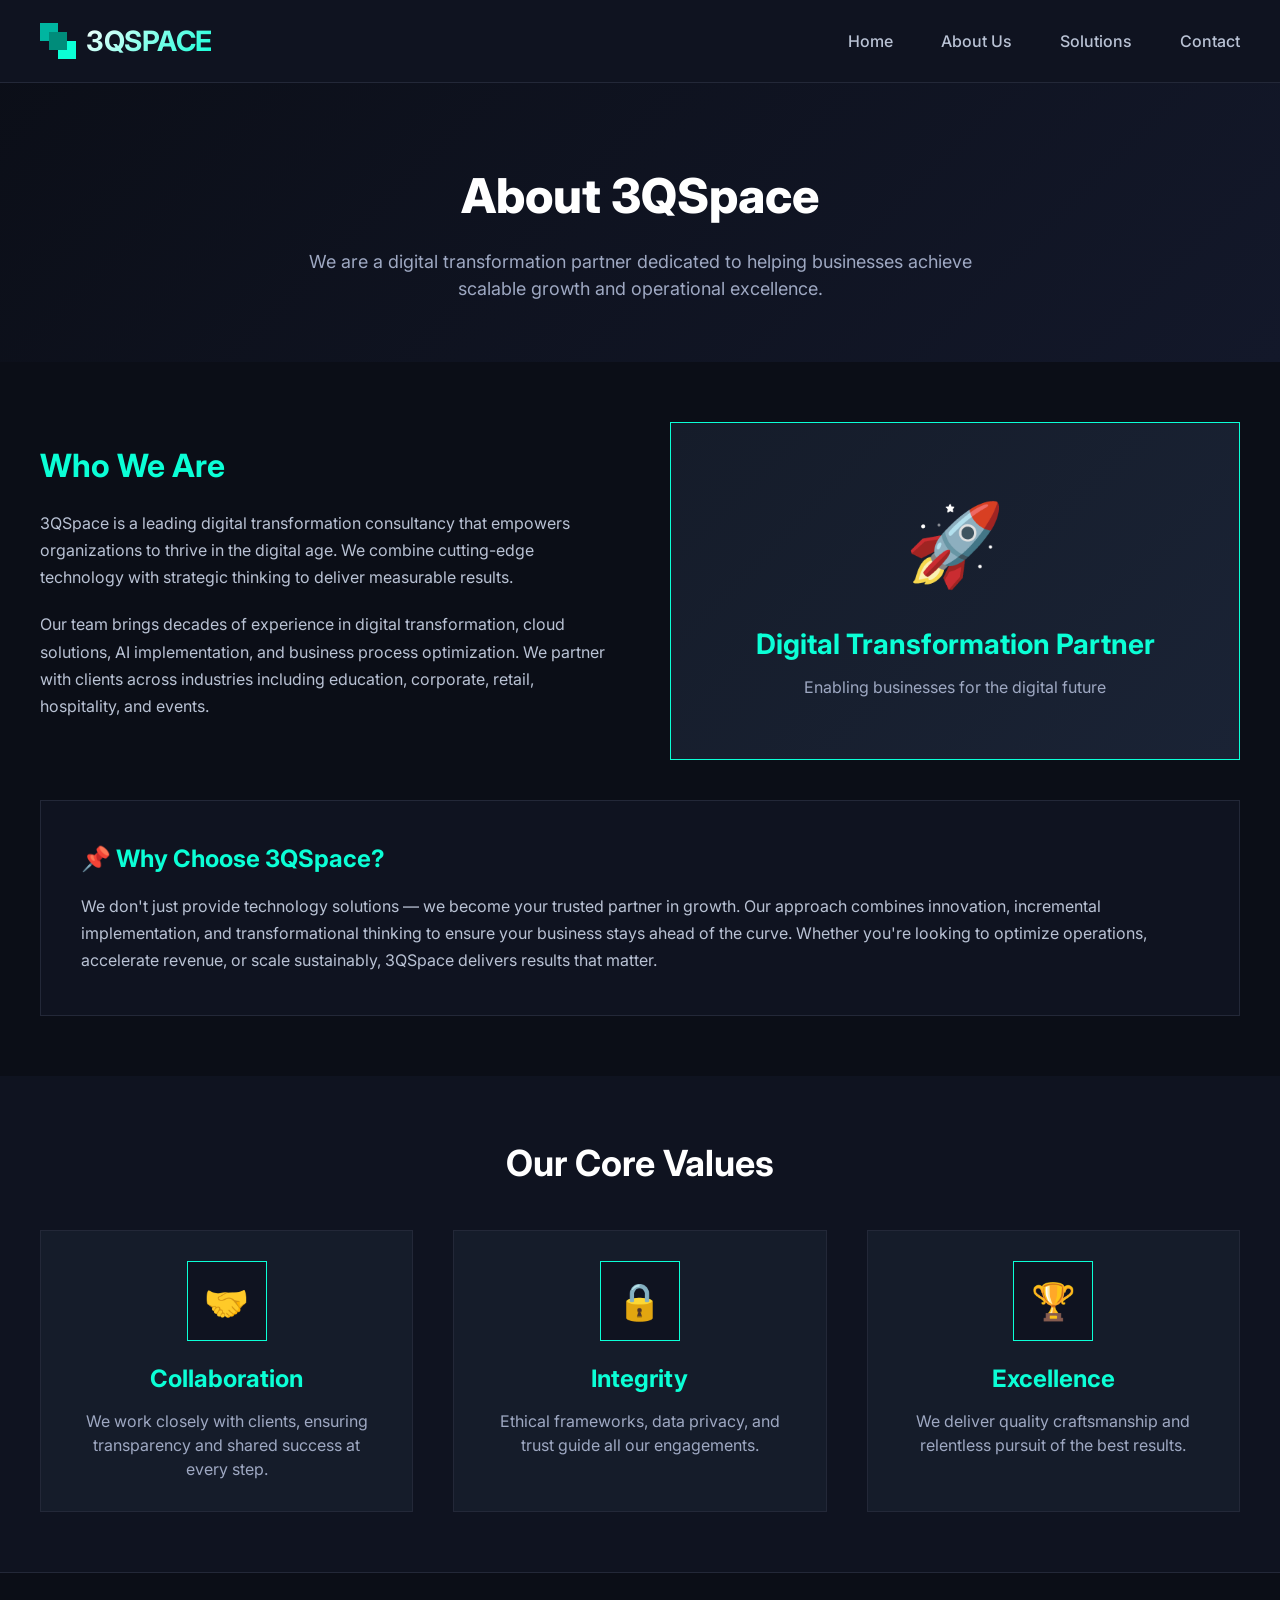
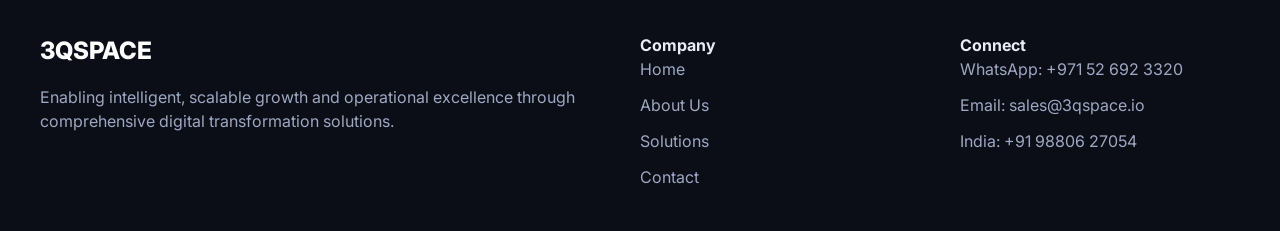
==== src/main/resources/templates/about.html @ 8f8d3d5f "Reduced price size, removed green Contact button" ====
<!DOCTYPE html>
<html lang="en">
<head>
    <meta charset="UTF-8">
    <meta name="viewport" content="width=device-width, initial-scale=1.0">
    <title>3QSpace | About Us</title>
    <link href="https://fonts.googleapis.com/css2?family=Inter:opsz,wght@14..32,400;14..32,500;14..32,600;14..32,700;14..32,800&display=swap" rel="stylesheet">
    <style>
        * {
            margin: 0;
            padding: 0;
            box-sizing: border-box;
        }

        body {
            font-family: 'Inter', sans-serif;
            background: #0B0E17;
            color: #E8EDF5;
            line-height: 1.5;
        }

        .container {
            max-width: 1280px;
            margin: 0 auto;
            padding: 0 40px;
        }

        .navbar {
            position: fixed;
            top: 0;
            width: 100%;
            background: #0F1320;
            border-bottom: 1px solid #232838;
            padding: 20px 0;
            z-index: 1000;
        }

        .nav-container {
            display: flex;
            justify-content: space-between;
            align-items: center;
            max-width: 1280px;
            margin: 0 auto;
            padding: 0 40px;
        }

        .logo {
            display: flex;
            align-items: center;
            gap: 10px;
            text-decoration: none;
        }
        .logo-icon {
            width: 36px;
            height: 36px;
            position: relative;
        }
        .logo-icon .square {
            position: absolute;
            width: 18px;
            height: 18px;
        }
        .logo-icon .sq1 {
            top: 0;
            left: 0;
            background: #00B5A0;
        }
        .logo-icon .sq2 {
            bottom: 0;
            right: 0;
            background: #0BFFD6;
        }
        .logo-icon .sq3 {
            top: 9px;
            left: 9px;
            background: #008C7A;
            width: 18px;
            height: 18px;
        }
        .logo-text {
            font-size: 28px;
            font-weight: 700;
            letter-spacing: -0.5px;
            background: linear-gradient(135deg, #FFFFFF 0%, #0BFFD6 100%);
            -webkit-background-clip: text;
            background-clip: text;
            color: transparent;
        }

        .nav-links {
            display: flex;
            gap: 48px;
            align-items: center;
        }

        .nav-links a {
            text-decoration: none;
            color: #B9C2D4;
            font-weight: 500;
            transition: color 0.2s;
        }

        .nav-links a:hover {
            color: #0BFFD6;
        }

        .btn-nav {
            background: #0BFFD6;
            color: #0B0E17 !important;
            padding: 8px 20px;
            font-weight: 600;
        }

        .about-hero {
            padding: 160px 0 60px;
            background: linear-gradient(135deg, #0B0E17 0%, #13182A 100%);
            text-align: center;
        }

        .about-hero h1 {
            font-size: 48px;
            font-weight: 800;
            color: white;
            margin-bottom: 16px;
        }

        .about-hero p {
            font-size: 18px;
            color: #9EA8C2;
            max-width: 700px;
            margin: 0 auto;
        }

        .about-section {
            padding: 60px 0;
        }

        .about-grid {
            display: grid;
            grid-template-columns: 1fr 1fr;
            gap: 60px;
            align-items: center;
        }

        .about-content h2 {
            font-size: 32px;
            color: #0BFFD6;
            margin-bottom: 20px;
        }

        .about-content p {
            color: #B9C2D4;
            line-height: 1.7;
            margin-bottom: 20px;
        }

        .about-image {
            background: linear-gradient(135deg, #151C2A 0%, #1A2335 100%);
            padding: 60px;
            text-align: center;
            border: 1px solid #0BFFD6;
        }

        .about-image .icon {
            font-size: 80px;
            margin-bottom: 20px;
        }

        .about-image h3 {
            font-size: 28px;
            color: #0BFFD6;
            margin-bottom: 10px;
        }

        .about-image p {
            color: #9EA8C2;
        }

        .mission-box {
            background: #0F1320;
            padding: 40px;
            margin-top: 40px;
            border: 1px solid #232838;
        }

        .mission-box h3 {
            font-size: 24px;
            color: #0BFFD6;
            margin-bottom: 16px;
        }

        .mission-box p {
            color: #B9C2D4;
            line-height: 1.7;
        }

        .values-section {
            padding: 60px 0;
            background: #0F1320;
        }

        .values-grid {
            display: grid;
            grid-template-columns: repeat(3, 1fr);
            gap: 40px;
            margin-top: 40px;
        }

        .value-card {
            background: #151C2A;
            padding: 30px;
            text-align: center;
            border: 1px solid #232838;
        }

        .value-icon {
            width: 80px;
            height: 80px;
            background: #0F1320;
            border: 1px solid #0BFFD6;
            display: flex;
            align-items: center;
            justify-content: center;
            margin: 0 auto 20px;
            font-size: 36px;
        }

        .value-card h3 {
            font-size: 24px;
            color: #0BFFD6;
            margin-bottom: 12px;
        }

        .value-card p {
            color: #9EA8C2;
        }

        footer {
            background: #0B0E17;
            padding: 60px 0 30px;
            border-top: 1px solid #232838;
        }

        .footer-grid {
            display: grid;
            grid-template-columns: 2fr 1fr 1fr;
            gap: 40px;
        }

        .footer-logo {
            font-size: 24px;
            font-weight: 800;
            color: white;
            margin-bottom: 16px;
        }

        .footer-col p, .footer-col a {
            color: #9EA8C2;
            text-decoration: none;
            margin-bottom: 12px;
            display: block;
        }

        .footer-col a:hover {
            color: #0BFFD6;
        }

        @media (max-width: 968px) {
            .about-grid, .values-grid, .footer-grid {
                grid-template-columns: 1fr;
            }
            .nav-links {
                display: none;
            }
            .container {
                padding: 0 24px;
            }
            .about-hero h1 {
                font-size: 36px;
            }
        }
    </style>
</head>
<body>

<nav class="navbar">
    <div class="nav-container">
        <a href="/" class="logo">
            <div class="logo-icon">
                <div class="square sq1"></div>
                <div class="square sq2"></div>
                <div class="square sq3"></div>
            </div>
            <span class="logo-text">3QSPACE</span>
        </a>
        <div class="nav-links">
            <a href="/">Home</a>
            <a href="/about">About Us</a>
            <a href="/solutions">Solutions</a>
            <a href="/contact">Contact</a>
        </div>
    </div>
</nav>

<main>
    <section class="about-hero">
        <div class="container">
            <h1>About 3QSpace</h1>
            <p>We are a digital transformation partner dedicated to helping businesses achieve scalable growth and operational excellence.</p>
        </div>
    </section>

    <section class="about-section">
        <div class="container">
            <div class="about-grid">
                <div class="about-content">
                    <h2>Who We Are</h2>
                    <p>3QSpace is a leading digital transformation consultancy that empowers organizations to thrive in the digital age. We combine cutting-edge technology with strategic thinking to deliver measurable results.</p>
                    <p>Our team brings decades of experience in digital transformation, cloud solutions, AI implementation, and business process optimization. We partner with clients across industries including education, corporate, retail, hospitality, and events.</p>
                </div>
                <div class="about-image">
                    <div class="icon">🚀</div>
                    <h3>Digital Transformation Partner</h3>
                    <p>Enabling businesses for the digital future</p>
                </div>
            </div>

            <div class="mission-box">
                <h3>📌 Why Choose 3QSpace?</h3>
                <p>We don't just provide technology solutions — we become your trusted partner in growth. Our approach combines innovation, incremental implementation, and transformational thinking to ensure your business stays ahead of the curve. Whether you're looking to optimize operations, accelerate revenue, or scale sustainably, 3QSpace delivers results that matter.</p>
            </div>
        </div>
    </section>

    <section class="values-section">
        <div class="container">
            <div class="section-header">
                <h2 style="color: white; text-align: center; font-size: 36px; margin-bottom: 40px;">Our Core Values</h2>
            </div>
            <div class="values-grid">
                <div class="value-card">
                    <div class="value-icon">🤝</div>
                    <h3>Collaboration</h3>
                    <p>We work closely with clients, ensuring transparency and shared success at every step.</p>
                </div>
                <div class="value-card">
                    <div class="value-icon">🔒</div>
                    <h3>Integrity</h3>
                    <p>Ethical frameworks, data privacy, and trust guide all our engagements.</p>
                </div>
                <div class="value-card">
                    <div class="value-icon">🏆</div>
                    <h3>Excellence</h3>
                    <p>We deliver quality craftsmanship and relentless pursuit of the best results.</p>
                </div>
            </div>
        </div>
    </section>
</main>

<footer>
    <div class="container">
        <div class="footer-grid">
            <div class="footer-col">
                <div class="footer-logo">3QSPACE</div>
                <p>Enabling intelligent, scalable growth and operational excellence through comprehensive digital transformation solutions.</p>
            </div>
            <div class="footer-col">
                <h4>Company</h4>
                <a href="/">Home</a>
                <a href="/about">About Us</a>
                <a href="/solutions">Solutions</a>
                <a href="/contact">Contact</a>
            </div>
            <div class="footer-col">
                <h4>Connect</h4>
                <a href="https://wa.me/971526923320" target="_blank">WhatsApp: +971 52 692 3320</a>
                <a href="mailto:sales@3qspace.io">Email: sales@3qspace.io</a>
                <a href="tel:+919880627054">India: +91 98806 27054</a>
            </div>
        </div>
    </div>
</footer>
</body>
</html>
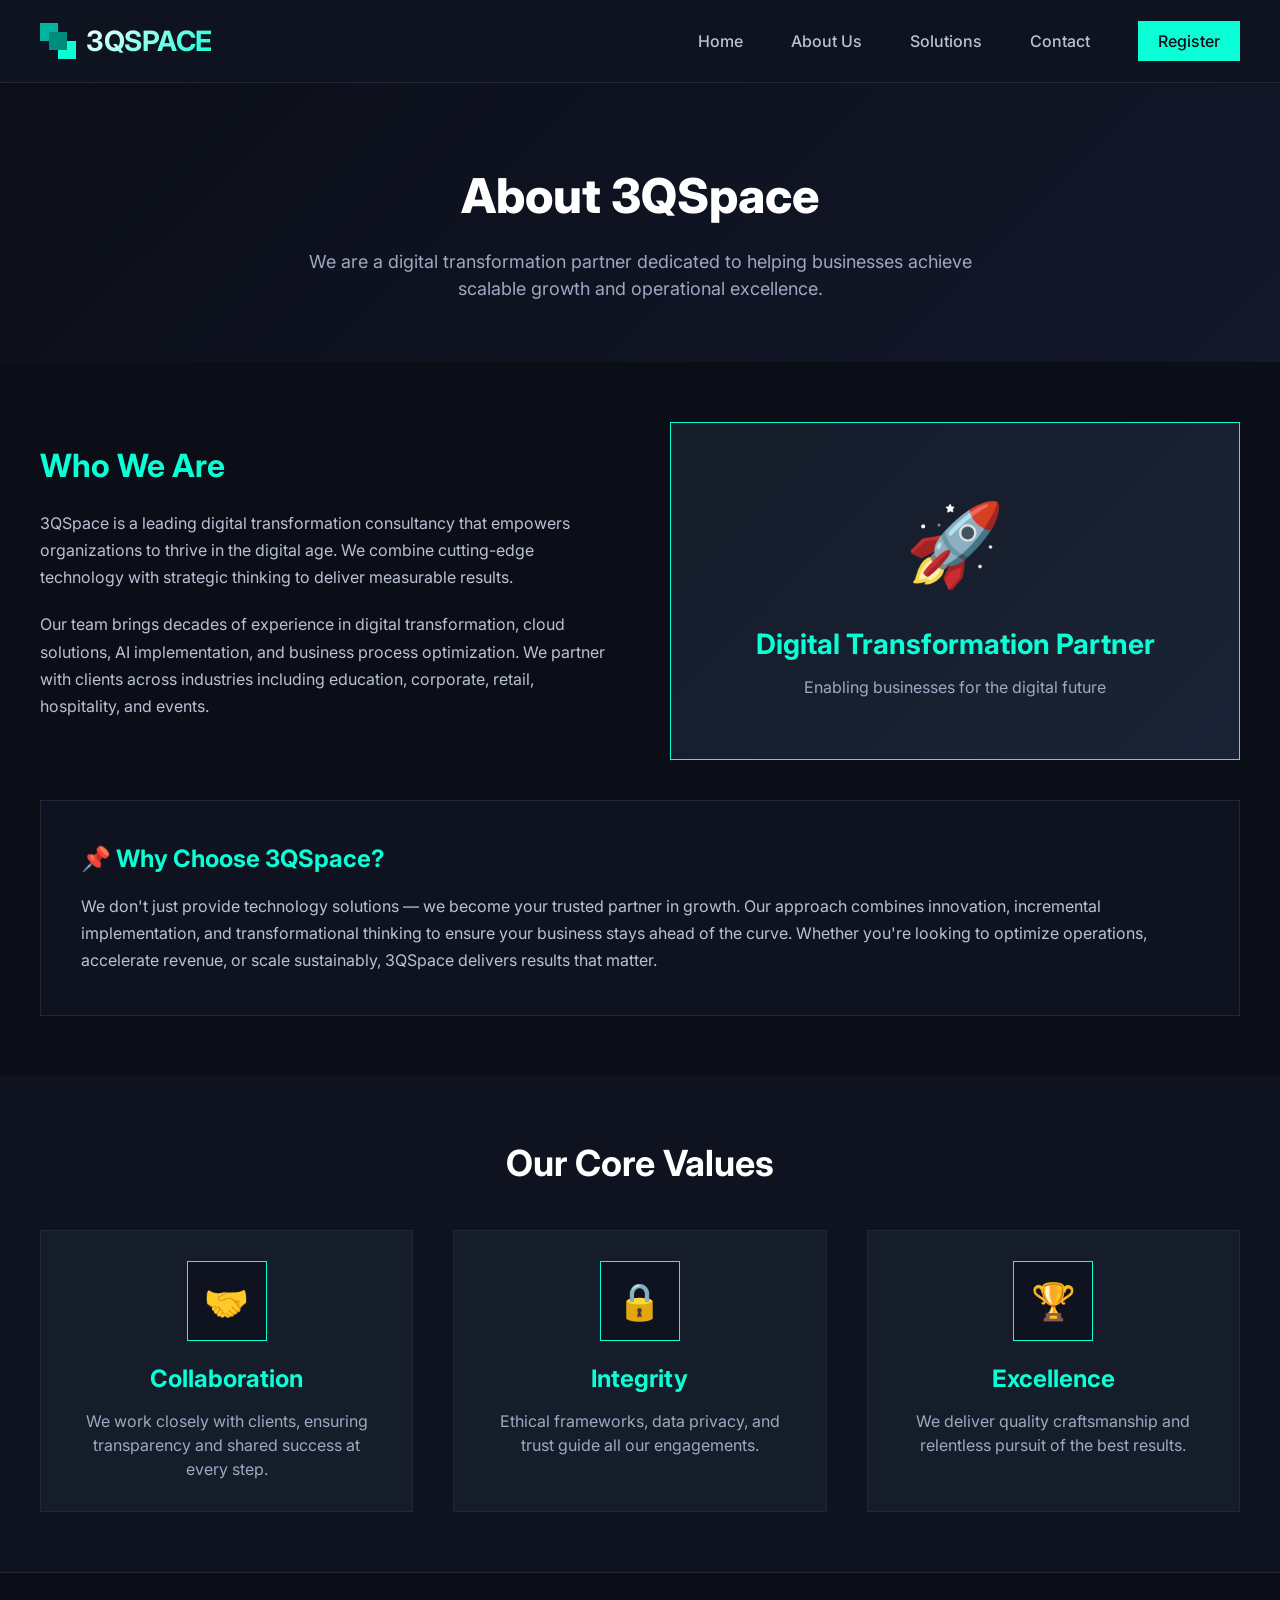
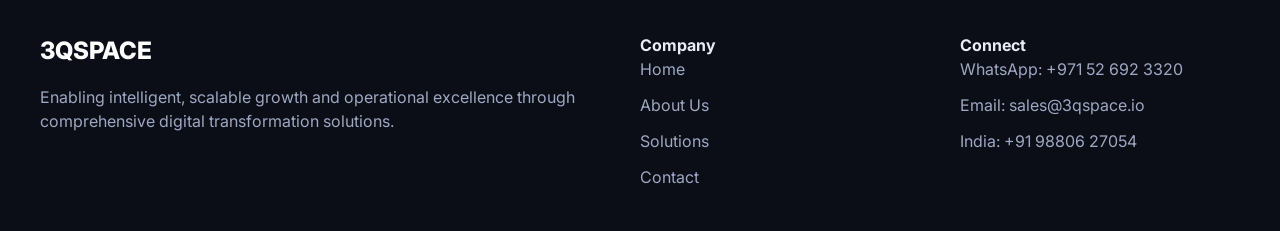
==== commit 22150fd3: "Add company registration with automatic QR generation and backend integration" ====
--- a/src/main/resources/templates/about.html
+++ b/src/main/resources/templates/about.html
@@ -294,11 +294,12 @@
             <span class="logo-text">3QSPACE</span>
         </a>
         <div class="nav-links">
-            <a href="/">Home</a>
-            <a href="/about">About Us</a>
-            <a href="/solutions">Solutions</a>
-            <a href="/contact">Contact</a>
-        </div>
+    <a href="/">Home</a>
+    <a href="/about">About Us</a>
+    <a href="/solutions">Solutions</a>
+    <a href="/contact">Contact</a>
+    <a href="/register" class="btn-nav">Register</a>
+</div>
     </div>
 </nav>
 
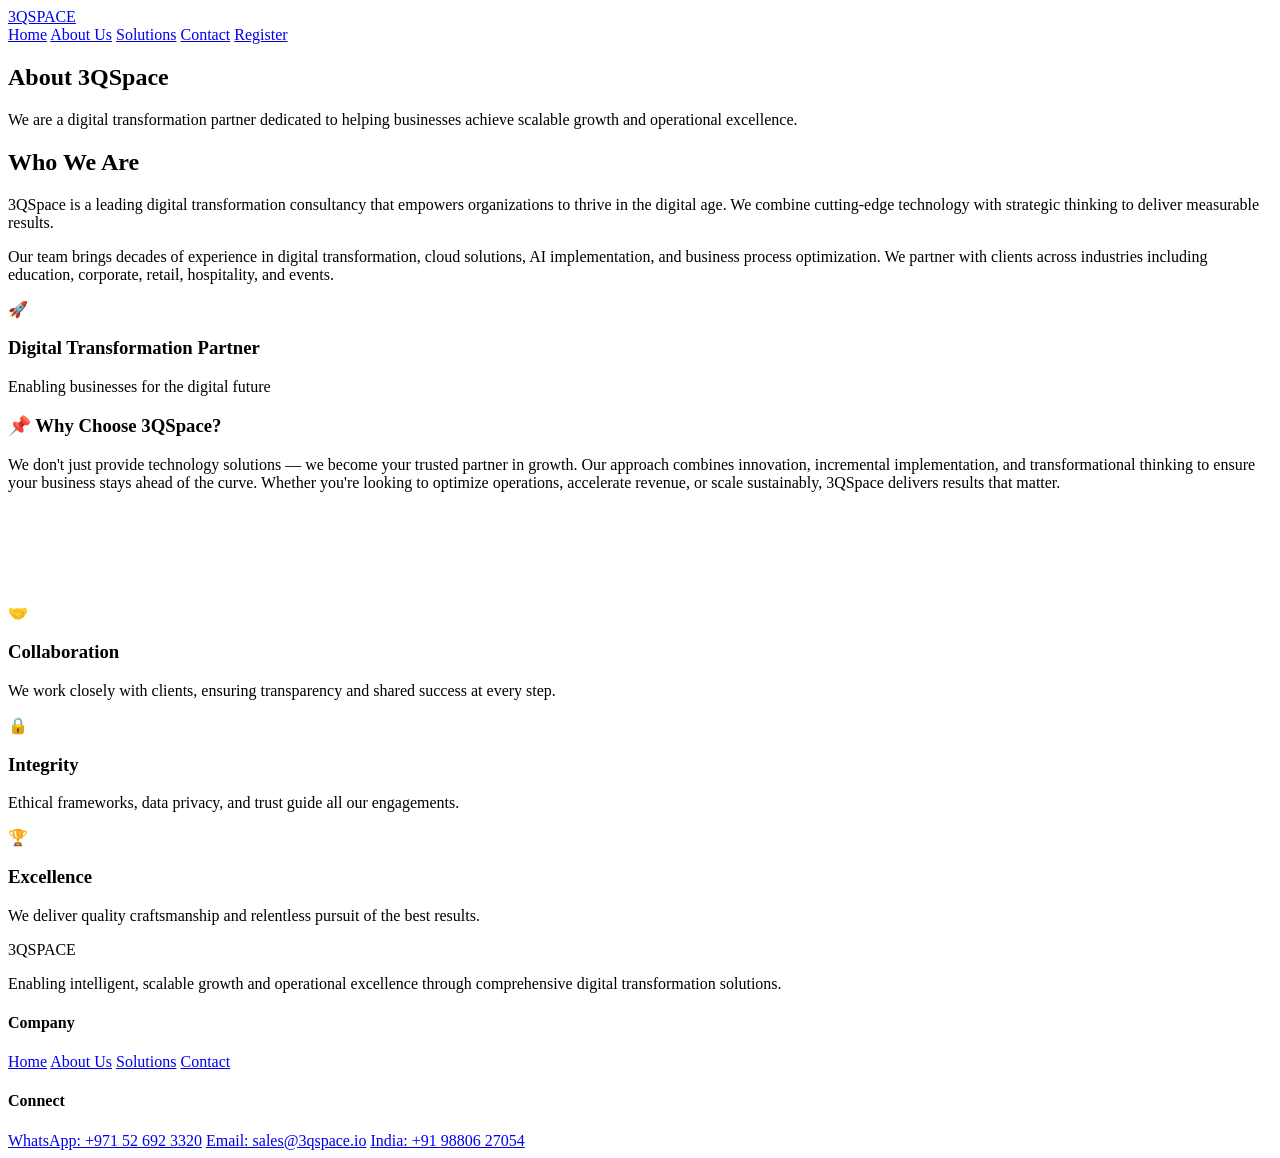
==== commit 43acf584: "UI/UX Redesign: Enhanced digital transformation & B2B SaaS design system, centralized CSS, modern da" ====
--- a/src/main/resources/templates/about.html
+++ b/src/main/resources/templates/about.html
@@ -4,282 +4,7 @@
     <meta charset="UTF-8">
     <meta name="viewport" content="width=device-width, initial-scale=1.0">
     <title>3QSpace | About Us</title>
-    <link href="https://fonts.googleapis.com/css2?family=Inter:opsz,wght@14..32,400;14..32,500;14..32,600;14..32,700;14..32,800&display=swap" rel="stylesheet">
-    <style>
-        * {
-            margin: 0;
-            padding: 0;
-            box-sizing: border-box;
-        }
-
-        body {
-            font-family: 'Inter', sans-serif;
-            background: #0B0E17;
-            color: #E8EDF5;
-            line-height: 1.5;
-        }
-
-        .container {
-            max-width: 1280px;
-            margin: 0 auto;
-            padding: 0 40px;
-        }
-
-        .navbar {
-            position: fixed;
-            top: 0;
-            width: 100%;
-            background: #0F1320;
-            border-bottom: 1px solid #232838;
-            padding: 20px 0;
-            z-index: 1000;
-        }
-
-        .nav-container {
-            display: flex;
-            justify-content: space-between;
-            align-items: center;
-            max-width: 1280px;
-            margin: 0 auto;
-            padding: 0 40px;
-        }
-
-        .logo {
-            display: flex;
-            align-items: center;
-            gap: 10px;
-            text-decoration: none;
-        }
-        .logo-icon {
-            width: 36px;
-            height: 36px;
-            position: relative;
-        }
-        .logo-icon .square {
-            position: absolute;
-            width: 18px;
-            height: 18px;
-        }
-        .logo-icon .sq1 {
-            top: 0;
-            left: 0;
-            background: #00B5A0;
-        }
-        .logo-icon .sq2 {
-            bottom: 0;
-            right: 0;
-            background: #0BFFD6;
-        }
-        .logo-icon .sq3 {
-            top: 9px;
-            left: 9px;
-            background: #008C7A;
-            width: 18px;
-            height: 18px;
-        }
-        .logo-text {
-            font-size: 28px;
-            font-weight: 700;
-            letter-spacing: -0.5px;
-            background: linear-gradient(135deg, #FFFFFF 0%, #0BFFD6 100%);
-            -webkit-background-clip: text;
-            background-clip: text;
-            color: transparent;
-        }
-
-        .nav-links {
-            display: flex;
-            gap: 48px;
-            align-items: center;
-        }
-
-        .nav-links a {
-            text-decoration: none;
-            color: #B9C2D4;
-            font-weight: 500;
-            transition: color 0.2s;
-        }
-
-        .nav-links a:hover {
-            color: #0BFFD6;
-        }
-
-        .btn-nav {
-            background: #0BFFD6;
-            color: #0B0E17 !important;
-            padding: 8px 20px;
-            font-weight: 600;
-        }
-
-        .about-hero {
-            padding: 160px 0 60px;
-            background: linear-gradient(135deg, #0B0E17 0%, #13182A 100%);
-            text-align: center;
-        }
-
-        .about-hero h1 {
-            font-size: 48px;
-            font-weight: 800;
-            color: white;
-            margin-bottom: 16px;
-        }
-
-        .about-hero p {
-            font-size: 18px;
-            color: #9EA8C2;
-            max-width: 700px;
-            margin: 0 auto;
-        }
-
-        .about-section {
-            padding: 60px 0;
-        }
-
-        .about-grid {
-            display: grid;
-            grid-template-columns: 1fr 1fr;
-            gap: 60px;
-            align-items: center;
-        }
-
-        .about-content h2 {
-            font-size: 32px;
-            color: #0BFFD6;
-            margin-bottom: 20px;
-        }
-
-        .about-content p {
-            color: #B9C2D4;
-            line-height: 1.7;
-            margin-bottom: 20px;
-        }
-
-        .about-image {
-            background: linear-gradient(135deg, #151C2A 0%, #1A2335 100%);
-            padding: 60px;
-            text-align: center;
-            border: 1px solid #0BFFD6;
-        }
-
-        .about-image .icon {
-            font-size: 80px;
-            margin-bottom: 20px;
-        }
-
-        .about-image h3 {
-            font-size: 28px;
-            color: #0BFFD6;
-            margin-bottom: 10px;
-        }
-
-        .about-image p {
-            color: #9EA8C2;
-        }
-
-        .mission-box {
-            background: #0F1320;
-            padding: 40px;
-            margin-top: 40px;
-            border: 1px solid #232838;
-        }
-
-        .mission-box h3 {
-            font-size: 24px;
-            color: #0BFFD6;
-            margin-bottom: 16px;
-        }
-
-        .mission-box p {
-            color: #B9C2D4;
-            line-height: 1.7;
-        }
-
-        .values-section {
-            padding: 60px 0;
-            background: #0F1320;
-        }
-
-        .values-grid {
-            display: grid;
-            grid-template-columns: repeat(3, 1fr);
-            gap: 40px;
-            margin-top: 40px;
-        }
-
-        .value-card {
-            background: #151C2A;
-            padding: 30px;
-            text-align: center;
-            border: 1px solid #232838;
-        }
-
-        .value-icon {
-            width: 80px;
-            height: 80px;
-            background: #0F1320;
-            border: 1px solid #0BFFD6;
-            display: flex;
-            align-items: center;
-            justify-content: center;
-            margin: 0 auto 20px;
-            font-size: 36px;
-        }
-
-        .value-card h3 {
-            font-size: 24px;
-            color: #0BFFD6;
-            margin-bottom: 12px;
-        }
-
-        .value-card p {
-            color: #9EA8C2;
-        }
-
-        footer {
-            background: #0B0E17;
-            padding: 60px 0 30px;
-            border-top: 1px solid #232838;
-        }
-
-        .footer-grid {
-            display: grid;
-            grid-template-columns: 2fr 1fr 1fr;
-            gap: 40px;
-        }
-
-        .footer-logo {
-            font-size: 24px;
-            font-weight: 800;
-            color: white;
-            margin-bottom: 16px;
-        }
-
-        .footer-col p, .footer-col a {
-            color: #9EA8C2;
-            text-decoration: none;
-            margin-bottom: 12px;
-            display: block;
-        }
-
-        .footer-col a:hover {
-            color: #0BFFD6;
-        }
-
-        @media (max-width: 968px) {
-            .about-grid, .values-grid, .footer-grid {
-                grid-template-columns: 1fr;
-            }
-            .nav-links {
-                display: none;
-            }
-            .container {
-                padding: 0 24px;
-            }
-            .about-hero h1 {
-                font-size: 36px;
-            }
-        }
-    </style>
+    <link rel="stylesheet" href="/css/style.css">
 </head>
 <body>
 
@@ -294,12 +19,12 @@
             <span class="logo-text">3QSPACE</span>
         </a>
         <div class="nav-links">
-    <a href="/">Home</a>
-    <a href="/about">About Us</a>
-    <a href="/solutions">Solutions</a>
-    <a href="/contact">Contact</a>
-    <a href="/register" class="btn-nav">Register</a>
-</div>
+            <a href="/">Home</a>
+            <a href="/about">About Us</a>
+            <a href="/solutions">Solutions</a>
+            <a href="/contact">Contact</a>
+            <a href="/register" class="btn-nav">Register</a>
+        </div>
     </div>
 </nav>
 
@@ -383,4 +108,4 @@
     </div>
 </footer>
 </body>
-</html>+</html>
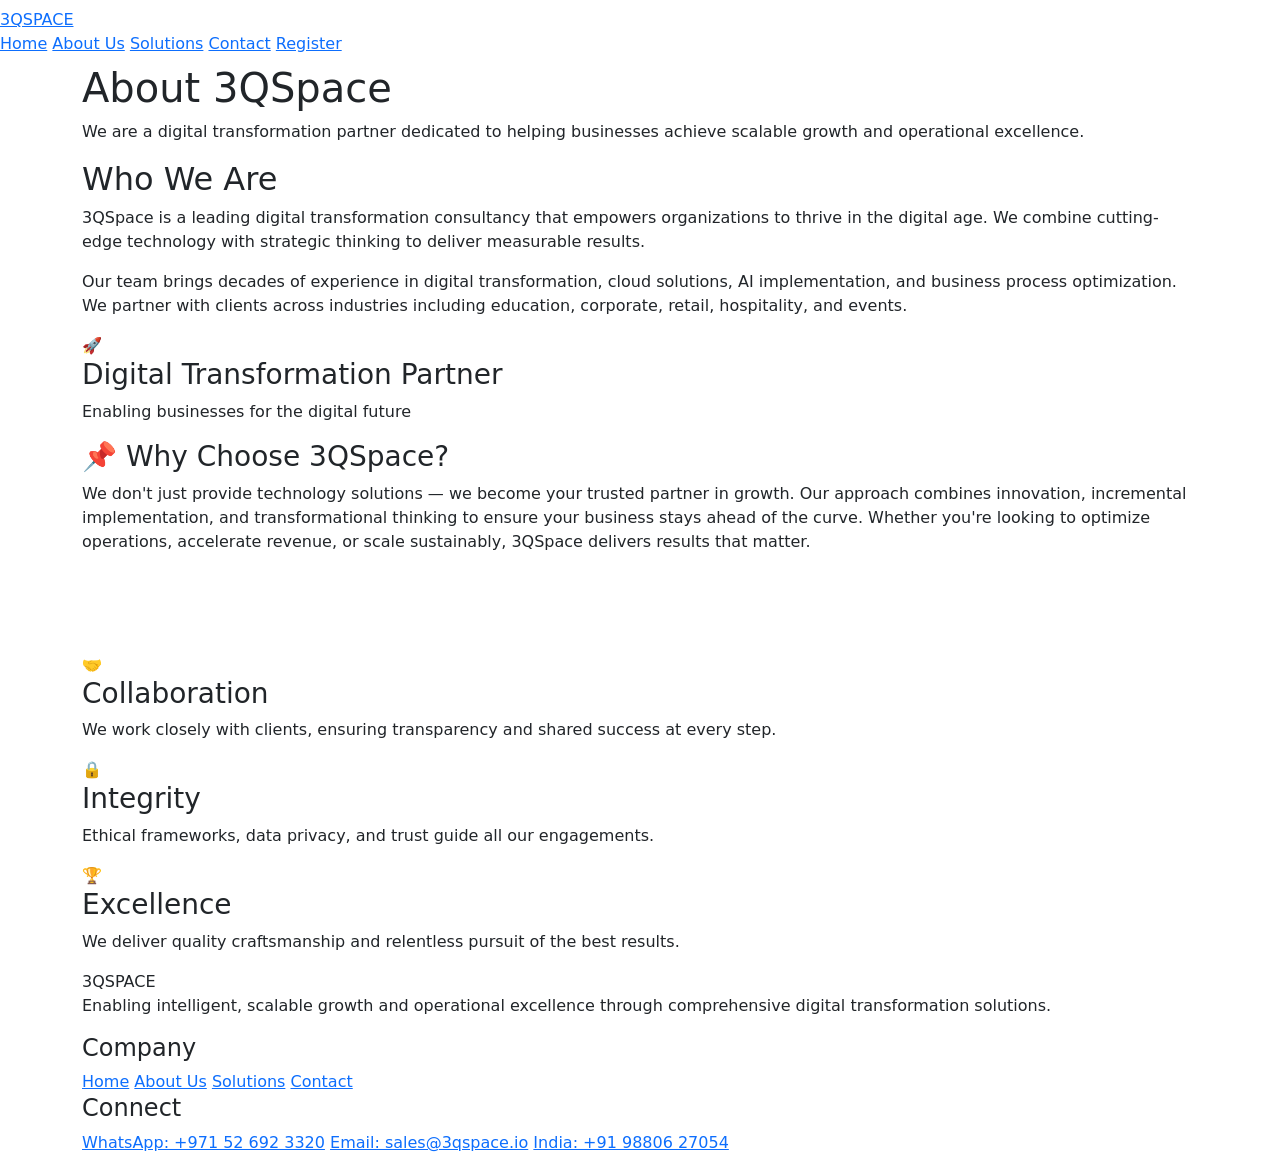
==== commit 24172a7c: "UI/UX Redesign: Applied Bootstrap 5, Montserrat headings, Inter body, minimal #0066CC and #00C8B0 pa" ====
--- a/src/main/resources/templates/about.html
+++ b/src/main/resources/templates/about.html
@@ -4,6 +4,7 @@
     <meta charset="UTF-8">
     <meta name="viewport" content="width=device-width, initial-scale=1.0">
     <title>3QSpace | About Us</title>
+    <link href="https://cdn.jsdelivr.net/npm/bootstrap@5.3.3/dist/css/bootstrap.min.css" rel="stylesheet">
     <link rel="stylesheet" href="/css/style.css">
 </head>
 <body>
